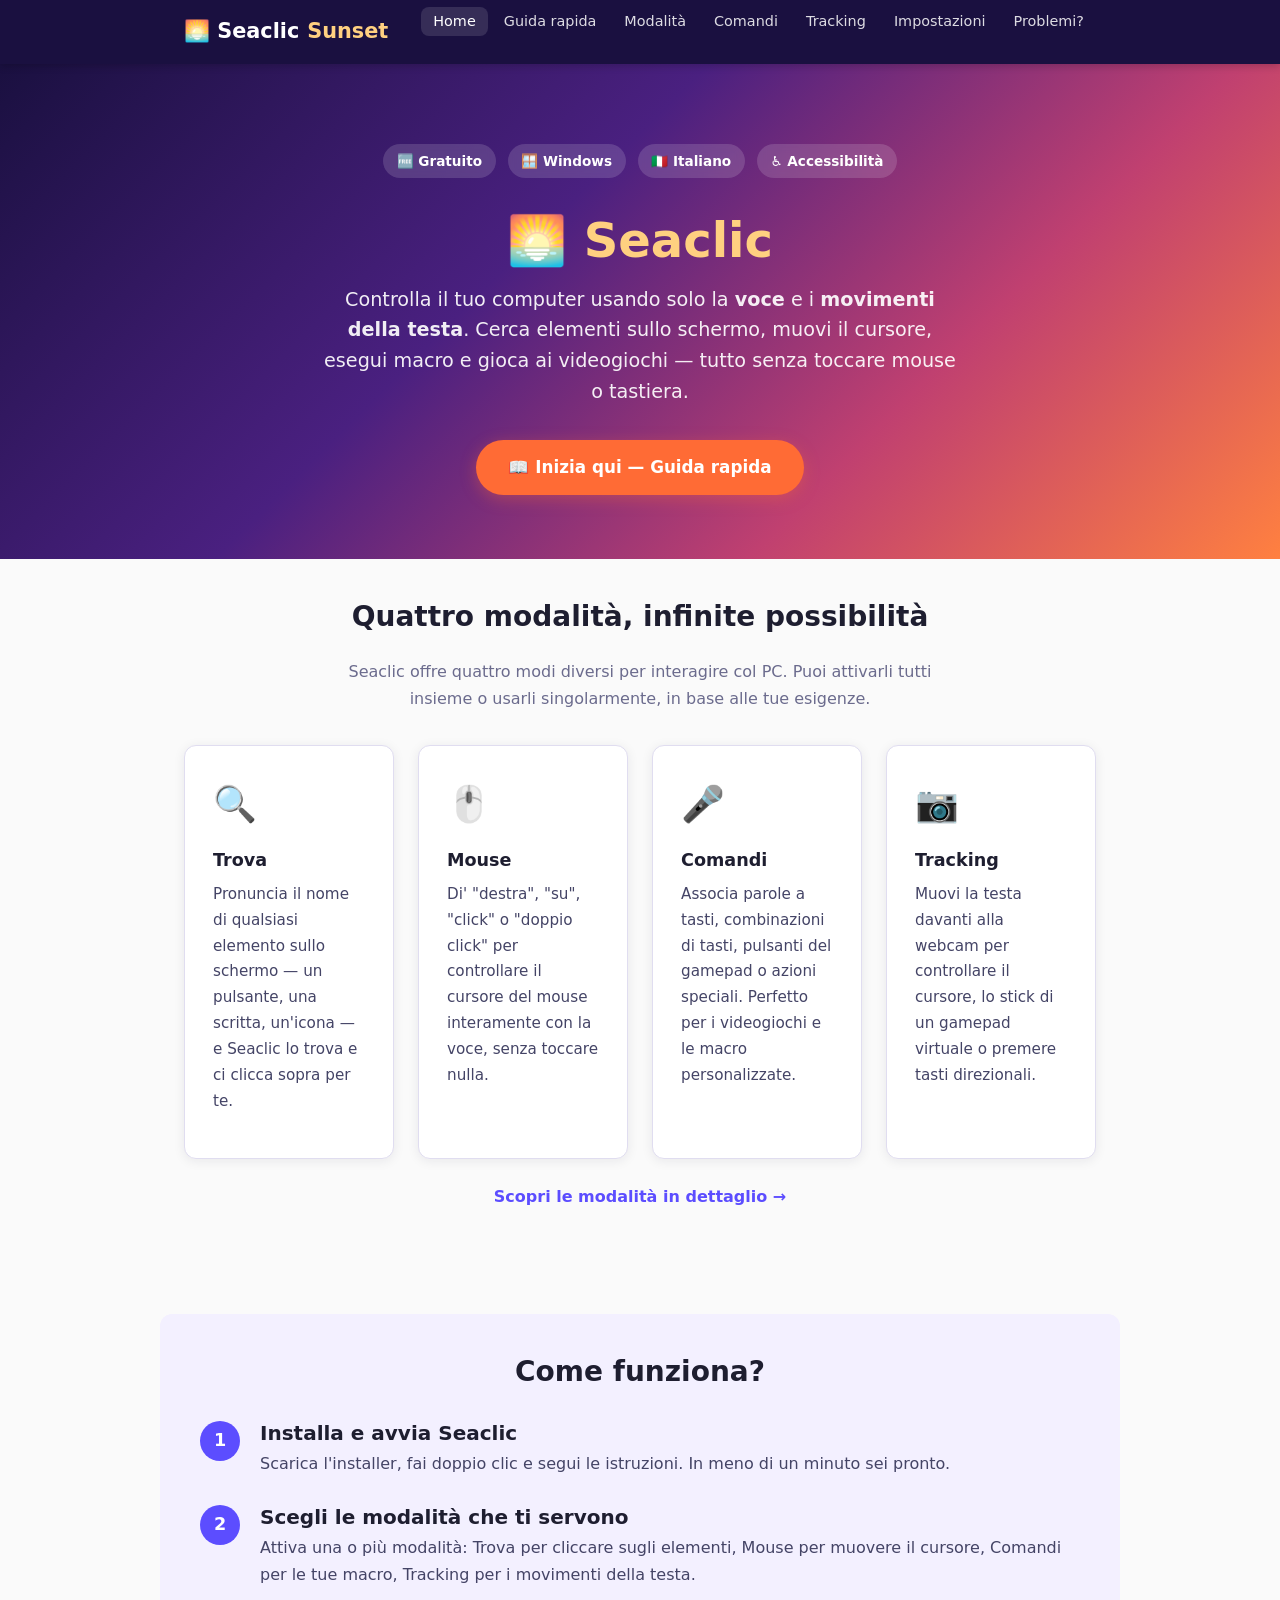
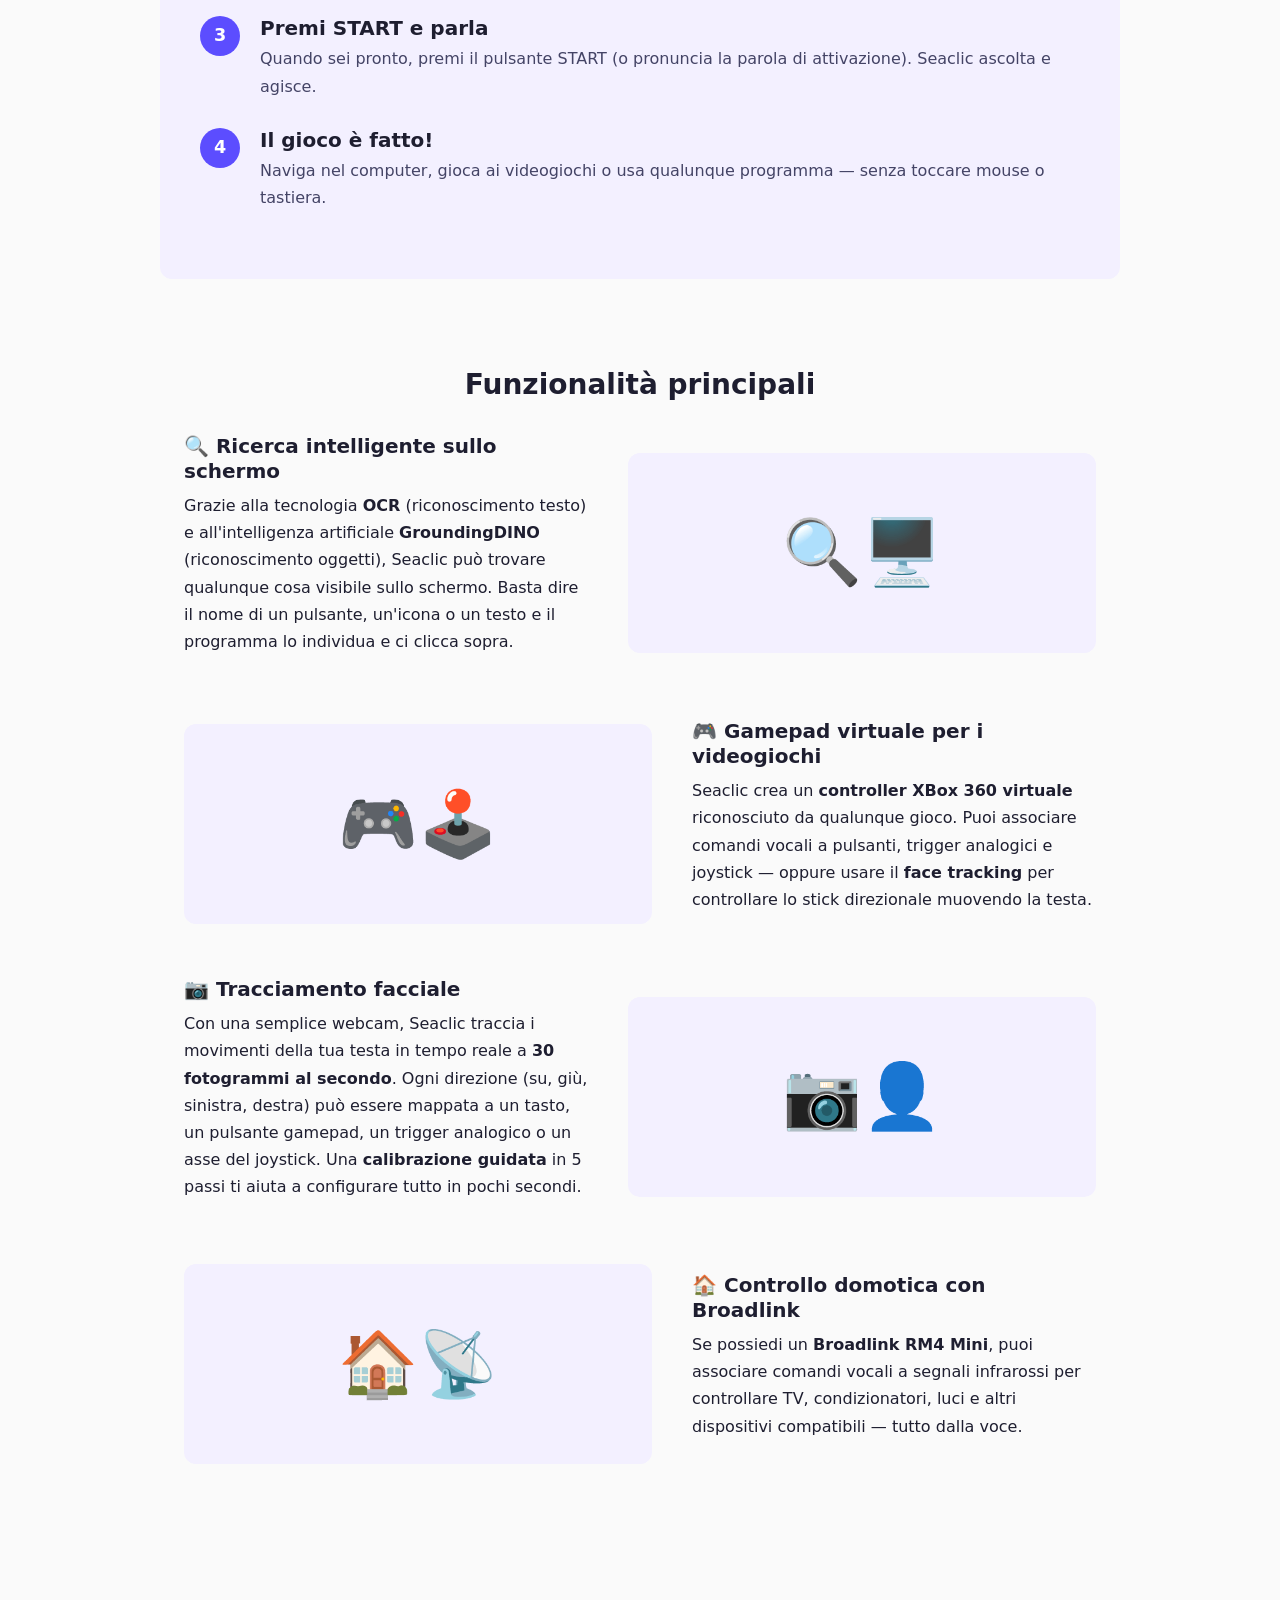
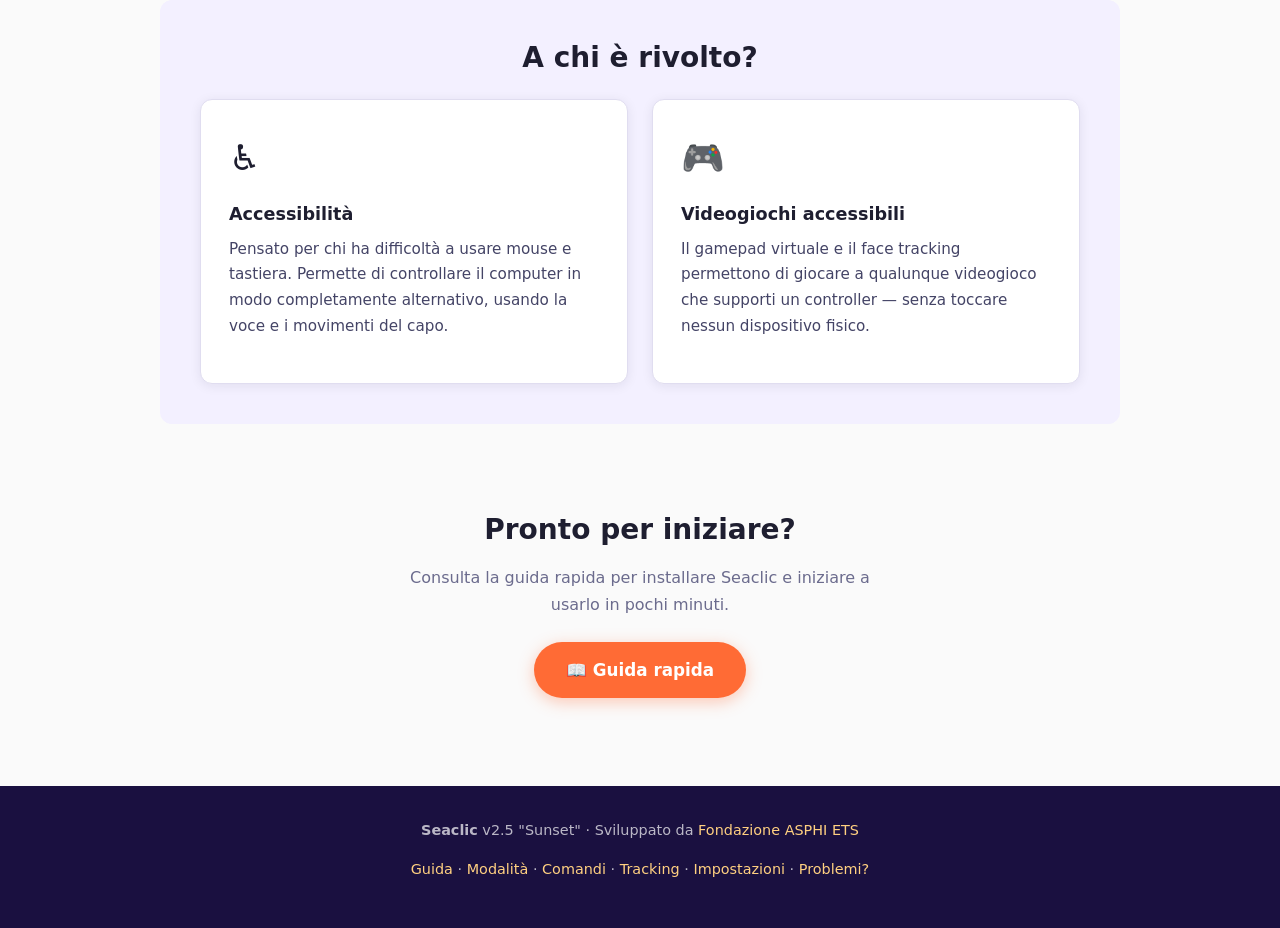
==== index.html @ 65c9e34c "Add files via upload" ====
<!DOCTYPE html>
<html lang="it">
<head>
  <meta charset="UTF-8">
  <meta name="viewport" content="width=device-width, initial-scale=1.0">
  <title>Seaclic — Controlla il computer con la voce</title>
  <meta name="description" content="Seaclic è un assistente vocale per l'accessibilità: controlla il PC con la voce, cerca elementi sullo schermo, muovi il cursore, usa comandi personalizzati e tracciamento facciale.">
  <link rel="stylesheet" href="css/style.css">
</head>
<body>

<!-- ═══ NAVIGAZIONE ══════════════════════════════════════════ -->
<nav class="nav" role="navigation" aria-label="Navigazione principale">
  <div class="nav__inner">
    <a class="nav__brand" href="index.html">🌅 Seaclic <span>Sunset</span></a>
    <button class="nav__toggle" aria-label="Apri menu" aria-expanded="false">☰</button>
    <ul class="nav__links" role="list">
      <li><a href="index.html" class="active">Home</a></li>
      <li><a href="guida.html">Guida rapida</a></li>
      <li><a href="modalita.html">Modalità</a></li>
      <li><a href="comandi.html">Comandi</a></li>
      <li><a href="tracking.html">Tracking</a></li>
      <li><a href="impostazioni.html">Impostazioni</a></li>
      <li><a href="problemi.html">Problemi?</a></li>
    </ul>
  </div>
</nav>

<!-- ═══ HERO ═════════════════════════════════════════════════ -->
<header class="hero">
  <div class="hero__badges">
    <span class="badge">🆓 Gratuito</span>
    <span class="badge">🪟 Windows</span>
    <span class="badge">🇮🇹 Italiano</span>
    <span class="badge">♿ Accessibilità</span>
  </div>
  <h1>🌅 <span>Seaclic</span></h1>
  <p class="hero__sub">
    Controlla il tuo computer usando solo la <strong>voce</strong> e i <strong>movimenti della testa</strong>.
    Cerca elementi sullo schermo, muovi il cursore, esegui macro e gioca ai videogiochi — tutto senza toccare mouse o tastiera.
  </p>
  <a class="hero__cta" href="guida.html">📖 Inizia qui — Guida rapida</a>
</header>

<!-- ═══ LE 4 MODALITÀ ════════════════════════════════════════ -->
<section class="container section">
  <h2 class="text-center" style="margin-bottom:1.5rem">Quattro modalità, infinite possibilità</h2>
  <p class="text-center text-muted" style="max-width:600px;margin:0 auto 2rem">
    Seaclic offre quattro modi diversi per interagire col PC. Puoi attivarli tutti insieme o usarli singolarmente, in base alle tue esigenze.
  </p>

  <div class="cards cards--4">
    <div class="card">
      <div class="card__icon">🔍</div>
      <div class="card__title">Trova</div>
      <p class="card__text">
        Pronuncia il nome di qualsiasi elemento sullo schermo — un pulsante, una scritta, un'icona — e Seaclic lo trova e ci clicca sopra per te.
      </p>
    </div>
    <div class="card">
      <div class="card__icon">🖱️</div>
      <div class="card__title">Mouse</div>
      <p class="card__text">
        Di' "destra", "su", "click" o "doppio click" per controllare il cursore del mouse interamente con la voce, senza toccare nulla.
      </p>
    </div>
    <div class="card">
      <div class="card__icon">🎤</div>
      <div class="card__title">Comandi</div>
      <p class="card__text">
        Associa parole a tasti, combinazioni di tasti, pulsanti del gamepad o azioni speciali. Perfetto per i videogiochi e le macro personalizzate.
      </p>
    </div>
    <div class="card">
      <div class="card__icon">📷</div>
      <div class="card__title">Tracking</div>
      <p class="card__text">
        Muovi la testa davanti alla webcam per controllare il cursore, lo stick di un gamepad virtuale o premere tasti direzionali.
      </p>
    </div>
  </div>

  <p class="text-center" style="margin-top:1.5rem">
    <a href="modalita.html" style="font-weight:600">Scopri le modalità in dettaglio →</a>
  </p>
</section>

<!-- ═══ COME FUNZIONA ════════════════════════════════════════ -->
<section class="container section" style="background:var(--clr-surface-2);border-radius:var(--radius);padding:2.5rem">
  <h2 class="text-center" style="margin-bottom:2rem">Come funziona?</h2>
  <div class="steps">
    <div class="step">
      <div class="step__body">
        <h3>Installa e avvia Seaclic</h3>
        <p>Scarica l'installer, fai doppio clic e segui le istruzioni. In meno di un minuto sei pronto.</p>
      </div>
    </div>
    <div class="step">
      <div class="step__body">
        <h3>Scegli le modalità che ti servono</h3>
        <p>Attiva una o più modalità: Trova per cliccare sugli elementi, Mouse per muovere il cursore, Comandi per le tue macro, Tracking per i movimenti della testa.</p>
      </div>
    </div>
    <div class="step">
      <div class="step__body">
        <h3>Premi START e parla</h3>
        <p>Quando sei pronto, premi il pulsante START (o pronuncia la parola di attivazione). Seaclic ascolta e agisce.</p>
      </div>
    </div>
    <div class="step">
      <div class="step__body">
        <h3>Il gioco è fatto!</h3>
        <p>Naviga nel computer, gioca ai videogiochi o usa qualunque programma — senza toccare mouse o tastiera.</p>
      </div>
    </div>
  </div>
</section>

<!-- ═══ FEATURE HIGHLIGHTS ═══════════════════════════════════ -->
<section class="container section">
  <h2 class="text-center" style="margin-bottom:2rem">Funzionalità principali</h2>

  <div class="feature-row">
    <div class="feature-row__content">
      <h3>🔍 Ricerca intelligente sullo schermo</h3>
      <p>
        Grazie alla tecnologia <strong>OCR</strong> (riconoscimento testo) e all'intelligenza artificiale
        <strong>GroundingDINO</strong> (riconoscimento oggetti), Seaclic può trovare qualunque cosa visibile sullo schermo.
        Basta dire il nome di un pulsante, un'icona o un testo e il programma lo individua e ci clicca sopra.
      </p>
    </div>
    <div class="feature-row__media">🔍🖥️</div>
  </div>

  <div class="feature-row feature-row--reverse">
    <div class="feature-row__content">
      <h3>🎮 Gamepad virtuale per i videogiochi</h3>
      <p>
        Seaclic crea un <strong>controller XBox 360 virtuale</strong> riconosciuto da qualunque gioco.
        Puoi associare comandi vocali a pulsanti, trigger analogici e joystick — oppure usare il <strong>face tracking</strong>
        per controllare lo stick direzionale muovendo la testa.
      </p>
    </div>
    <div class="feature-row__media">🎮🕹️</div>
  </div>

  <div class="feature-row">
    <div class="feature-row__content">
      <h3>📷 Tracciamento facciale</h3>
      <p>
        Con una semplice webcam, Seaclic traccia i movimenti della tua testa in tempo reale a <strong>30 fotogrammi al secondo</strong>.
        Ogni direzione (su, giù, sinistra, destra) può essere mappata a un tasto, un pulsante gamepad, un trigger analogico
        o un asse del joystick. Una <strong>calibrazione guidata</strong> in 5 passi ti aiuta a configurare tutto in pochi secondi.
      </p>
    </div>
    <div class="feature-row__media">📷👤</div>
  </div>

  <div class="feature-row feature-row--reverse">
    <div class="feature-row__content">
      <h3>🏠 Controllo domotica con Broadlink</h3>
      <p>
        Se possiedi un <strong>Broadlink RM4 Mini</strong>, puoi associare comandi vocali a segnali infrarossi
        per controllare TV, condizionatori, luci e altri dispositivi compatibili — tutto dalla voce.
      </p>
    </div>
    <div class="feature-row__media">🏠📡</div>
  </div>
</section>

<!-- ═══ A CHI È RIVOLTO ══════════════════════════════════════ -->
<section class="container section" style="background:var(--clr-surface-2);border-radius:var(--radius);padding:2.5rem">
  <h2 class="text-center" style="margin-bottom:1.5rem">A chi è rivolto?</h2>
  <div class="cards cards--2">
    <div class="card">
      <div class="card__icon">♿</div>
      <div class="card__title">Accessibilità</div>
      <p class="card__text">
        Pensato per chi ha difficoltà a usare mouse e tastiera. Permette di controllare il computer
        in modo completamente alternativo, usando la voce e i movimenti del capo.
      </p>
    </div>
    <div class="card">
      <div class="card__icon">🎮</div>
      <div class="card__title">Videogiochi accessibili</div>
      <p class="card__text">
        Il gamepad virtuale e il face tracking permettono di giocare a qualunque videogioco
        che supporti un controller — senza toccare nessun dispositivo fisico.
      </p>
    </div>
  </div>
</section>

<!-- ═══ CTA FINALE ═══════════════════════════════════════════ -->
<section class="container section text-center">
  <h2>Pronto per iniziare?</h2>
  <p class="text-muted" style="max-width:500px;margin:.5rem auto 1.5rem">
    Consulta la guida rapida per installare Seaclic e iniziare a usarlo in pochi minuti.
  </p>
  <a class="hero__cta" href="guida.html">📖 Guida rapida</a>
</section>

<!-- ═══ FOOTER ═══════════════════════════════════════════════ -->
<footer class="footer">
  <p>
    <strong>Seaclic</strong> v2.5 "Sunset" · Sviluppato da
    <a href="https://www.asphi.it/" target="_blank" rel="noopener">Fondazione ASPHI ETS</a>
  </p>
  <p style="margin-top:.5rem">
    <a href="guida.html">Guida</a> · <a href="modalita.html">Modalità</a> · <a href="comandi.html">Comandi</a> ·
    <a href="tracking.html">Tracking</a> · <a href="impostazioni.html">Impostazioni</a> · <a href="problemi.html">Problemi?</a>
  </p>
</footer>

<script src="js/main.js"></script>
</body>
</html>
---- css/style.css ----
/* ============================================================
   Seaclic – GitHub Pages Stylesheet
   Tema ispirato al codename "Sunset"
   ============================================================ */

/* ── Reset & base ──────────────────────────────────────────── */
*, *::before, *::after { box-sizing: border-box; margin: 0; padding: 0; }

:root {
  --clr-bg:        #FAFAFA;
  --clr-surface:   #FFFFFF;
  --clr-surface-2: #F3F0FF;
  --clr-text:      #1E1E30;
  --clr-text-mid:  #444466;
  --clr-text-light:#6B6B8D;
  --clr-primary:   #5C4DFF;
  --clr-primary-l: #8B7FFF;
  --clr-accent:    #FF6B35;
  --clr-accent-l:  #FF9A6C;
  --clr-sunset-1:  #1A1040;
  --clr-sunset-2:  #4A2080;
  --clr-sunset-3:  #C04070;
  --clr-sunset-4:  #FF8040;
  --clr-sunset-5:  #FFD080;
  --clr-success:   #28A745;
  --clr-warning:   #FFB020;
  --clr-danger:    #DC3545;
  --clr-border:    #E0DDF0;
  --radius:        12px;
  --radius-sm:     8px;
  --shadow:        0 2px 12px rgba(30,30,48,0.08);
  --shadow-lg:     0 8px 32px rgba(30,30,48,0.12);
  --font:          'Segoe UI', system-ui, -apple-system, sans-serif;
  --font-mono:     'Cascadia Code', 'Fira Code', 'Consolas', monospace;
  --max-w:         960px;
  --nav-h:         64px;
}

html { scroll-behavior: smooth; font-size: 16px; }

body {
  font-family: var(--font);
  color: var(--clr-text);
  background: var(--clr-bg);
  line-height: 1.7;
  -webkit-font-smoothing: antialiased;
}

a { color: var(--clr-primary); text-decoration: none; transition: color .2s; }
a:hover { color: var(--clr-accent); }

img { max-width: 100%; height: auto; display: block; }

/* ── Typography ────────────────────────────────────────────── */
h1, h2, h3, h4 { line-height: 1.25; font-weight: 700; }
h1 { font-size: 2.5rem; }
h2 { font-size: 1.75rem; margin-bottom: .6em; }
h3 { font-size: 1.25rem; margin-bottom: .4em; }
p  { margin-bottom: 1em; }
ul, ol { margin-bottom: 1em; padding-left: 1.5em; }
li { margin-bottom: .4em; }

/* ── Navigation ────────────────────────────────────────────── */
.nav {
  position: sticky; top: 0; z-index: 100;
  background: var(--clr-sunset-1);
  color: #fff;
  height: var(--nav-h);
  display: flex; align-items: center;
  box-shadow: 0 2px 8px rgba(0,0,0,.2);
}
.nav__inner {
  max-width: var(--max-w);
  width: 100%; margin: 0 auto;
  padding: 0 1.5rem;
  display: flex; align-items: center; justify-content: space-between;
}
.nav__brand {
  font-size: 1.3rem; font-weight: 800;
  color: #fff; display: flex; align-items: center; gap: .5rem;
}
.nav__brand span { color: var(--clr-sunset-5); }
.nav__links { display: flex; gap: .25rem; list-style: none; }
.nav__links a {
  color: rgba(255,255,255,.85); padding: .4rem .75rem; border-radius: var(--radius-sm);
  font-size: .9rem; font-weight: 500; transition: background .2s, color .2s;
}
.nav__links a:hover,
.nav__links a.active { background: rgba(255,255,255,.12); color: #fff; }

/* Hamburger (mobile) */
.nav__toggle {
  display: none; background: none; border: none; color: #fff;
  font-size: 1.5rem; cursor: pointer; padding: .25rem;
}

/* ── Layout helpers ────────────────────────────────────────── */
.container {
  max-width: var(--max-w);
  margin: 0 auto; padding: 2.5rem 1.5rem;
}
.section { margin-bottom: 3rem; }
.text-center { text-align: center; }
.text-muted { color: var(--clr-text-light); }

/* ── Hero ──────────────────────────────────────────────────── */
.hero {
  background: linear-gradient(135deg, var(--clr-sunset-1), var(--clr-sunset-2) 40%, var(--clr-sunset-3) 70%, var(--clr-sunset-4));
  color: #fff; text-align: center;
  padding: 5rem 1.5rem 4rem;
}
.hero h1 { font-size: 3rem; margin-bottom: .3em; }
.hero h1 span { color: var(--clr-sunset-5); }
.hero__sub {
  font-size: 1.2rem; max-width: 640px; margin: 0 auto 2rem;
  opacity: .92; line-height: 1.6;
}
.hero__badges { display: flex; gap: .75rem; justify-content: center; flex-wrap: wrap; margin-bottom: 2rem; }
.badge {
  display: inline-flex; align-items: center; gap: .35rem;
  background: rgba(255,255,255,.15); backdrop-filter: blur(4px);
  padding: .35rem .85rem; border-radius: 999px;
  font-size: .85rem; font-weight: 600;
}
.hero__cta {
  display: inline-flex; align-items: center; gap: .5rem;
  background: var(--clr-accent); color: #fff;
  padding: .85rem 2rem; border-radius: 999px;
  font-weight: 700; font-size: 1.05rem;
  transition: background .2s, transform .15s;
  box-shadow: 0 4px 16px rgba(255,107,53,.35);
}
.hero__cta:hover { background: #e85a28; color: #fff; transform: translateY(-1px); }

/* ── Cards ─────────────────────────────────────────────────── */
.cards { display: grid; gap: 1.5rem; }
.cards--2 { grid-template-columns: repeat(auto-fit, minmax(280px, 1fr)); }
.cards--4 { grid-template-columns: repeat(auto-fit, minmax(200px, 1fr)); }
.card {
  background: var(--clr-surface);
  border: 1px solid var(--clr-border);
  border-radius: var(--radius);
  padding: 1.75rem;
  box-shadow: var(--shadow);
  transition: transform .2s, box-shadow .2s;
}
.card:hover { transform: translateY(-3px); box-shadow: var(--shadow-lg); }
.card__icon { font-size: 2.2rem; margin-bottom: .75rem; }
.card__title { font-size: 1.1rem; font-weight: 700; margin-bottom: .4rem; }
.card__text { color: var(--clr-text-mid); font-size: .95rem; }

/* ── Feature rows (alternating image+text) ─────────────────── */
.feature-row {
  display: flex; gap: 2.5rem; align-items: center; margin-bottom: 3rem;
}
.feature-row--reverse { flex-direction: row-reverse; }
.feature-row__content { flex: 1; }
.feature-row__media {
  flex: 1; background: var(--clr-surface-2);
  border-radius: var(--radius); padding: 2rem;
  display: flex; align-items: center; justify-content: center;
  min-height: 200px; font-size: 4rem;
}

/* ── Steps ─────────────────────────────────────────────────── */
.steps { counter-reset: step; }
.step {
  display: flex; gap: 1.25rem; margin-bottom: 1.75rem;
  align-items: flex-start;
}
.step::before {
  counter-increment: step;
  content: counter(step);
  flex-shrink: 0;
  width: 2.5rem; height: 2.5rem;
  background: var(--clr-primary);
  color: #fff; font-weight: 800; font-size: 1.1rem;
  border-radius: 50%;
  display: flex; align-items: center; justify-content: center;
}
.step__body h3 { margin-bottom: .25rem; }
.step__body p { color: var(--clr-text-mid); margin-bottom: 0; }

/* ── Info boxes ────────────────────────────────────────────── */
.info-box {
  border-left: 4px solid var(--clr-primary);
  background: var(--clr-surface-2);
  padding: 1rem 1.25rem;
  border-radius: 0 var(--radius-sm) var(--radius-sm) 0;
  margin-bottom: 1.5rem;
}
.info-box--warning { border-color: var(--clr-warning); background: #FFF8E8; }
.info-box--success { border-color: var(--clr-success); background: #EAFFF0; }
.info-box--danger  { border-color: var(--clr-danger);  background: #FFF0F0; }
.info-box strong { display: block; margin-bottom: .25rem; }

/* ── Tables ────────────────────────────────────────────────── */
.table-wrap { overflow-x: auto; margin-bottom: 1.5rem; }
table {
  width: 100%; border-collapse: collapse;
  background: var(--clr-surface);
  border-radius: var(--radius-sm);
  overflow: hidden;
  box-shadow: var(--shadow);
}
thead { background: var(--clr-sunset-1); color: #fff; }
th, td { padding: .75rem 1rem; text-align: left; font-size: .95rem; }
tbody tr { border-bottom: 1px solid var(--clr-border); }
tbody tr:hover { background: var(--clr-surface-2); }

/* ── Accordion / FAQ ───────────────────────────────────────── */
.accordion { margin-bottom: 1.5rem; }
.accordion details {
  background: var(--clr-surface);
  border: 1px solid var(--clr-border);
  border-radius: var(--radius-sm);
  margin-bottom: .5rem;
  box-shadow: var(--shadow);
}
.accordion summary {
  padding: 1rem 1.25rem;
  font-weight: 600; cursor: pointer;
  list-style: none; display: flex; align-items: center; gap: .5rem;
}
.accordion summary::before { content: '▸'; transition: transform .2s; }
.accordion details[open] summary::before { transform: rotate(90deg); }
.accordion .acc-body { padding: 0 1.25rem 1rem; color: var(--clr-text-mid); }

/* ── Keyboard shortcut badges ──────────────────────────────── */
kbd {
  display: inline-block; padding: .15rem .5rem;
  background: #EEEDF5; border: 1px solid var(--clr-border);
  border-radius: 4px; font-family: var(--font-mono);
  font-size: .85rem; font-weight: 600;
  box-shadow: 0 1px 0 rgba(0,0,0,.08);
}

/* ── Footer ────────────────────────────────────────────────── */
.footer {
  background: var(--clr-sunset-1); color: rgba(255,255,255,.7);
  text-align: center; padding: 2rem 1.5rem;
  font-size: .9rem; margin-top: 3rem;
}
.footer a { color: var(--clr-sunset-5); }
.footer a:hover { color: #fff; }

/* ── Page header (inner pages) ─────────────────────────────── */
.page-header {
  background: linear-gradient(135deg, var(--clr-sunset-1), var(--clr-sunset-2));
  color: #fff; padding: 3rem 1.5rem 2.5rem; text-align: center;
}
.page-header h1 { margin-bottom: .3em; }
.page-header p { opacity: .85; max-width: 600px; margin: 0 auto; font-size: 1.1rem; }

/* ── Breadcrumb ────────────────────────────────────────────── */
.breadcrumb {
  font-size: .85rem; margin-bottom: 1.5rem;
  color: var(--clr-text-light);
}
.breadcrumb a { color: var(--clr-primary); }

/* ── Side navigation (guide pages) ─────────────────────────── */
.layout-sidebar {
  display: grid; gap: 2rem;
  grid-template-columns: 220px 1fr;
}
.sidebar {
  position: sticky; top: calc(var(--nav-h) + 1.5rem); align-self: start;
}
.sidebar__nav { list-style: none; padding: 0; }
.sidebar__nav a {
  display: block; padding: .4rem .75rem; border-radius: var(--radius-sm);
  font-size: .9rem; color: var(--clr-text-mid);
  transition: background .2s, color .2s;
}
.sidebar__nav a:hover,
.sidebar__nav a.active { background: var(--clr-surface-2); color: var(--clr-primary); }
.sidebar__nav .sub { padding-left: 1.25rem; font-size: .85rem; }

/* ── Responsive ────────────────────────────────────────────── */
@media (max-width: 768px) {
  h1 { font-size: 2rem; }
  .hero { padding: 3rem 1rem 2.5rem; }
  .hero h1 { font-size: 2.2rem; }

  .nav__links {
    display: none; flex-direction: column;
    position: absolute; top: var(--nav-h); left: 0; right: 0;
    background: var(--clr-sunset-1); padding: 1rem;
    box-shadow: 0 4px 12px rgba(0,0,0,.3);
  }
  .nav__links.open { display: flex; }
  .nav__toggle { display: block; }

  .layout-sidebar { grid-template-columns: 1fr; }
  .sidebar { position: static; }
  .sidebar__nav {
    display: flex; flex-wrap: wrap; gap: .25rem;
    border-bottom: 1px solid var(--clr-border); padding-bottom: .75rem; margin-bottom: 1rem;
  }

  .feature-row, .feature-row--reverse { flex-direction: column; }
  .cards--4 { grid-template-columns: repeat(auto-fit, minmax(160px, 1fr)); }
}

@media (max-width: 480px) {
  .hero h1 { font-size: 1.7rem; }
  .hero__sub { font-size: 1rem; }
  .container { padding: 1.5rem 1rem; }
}
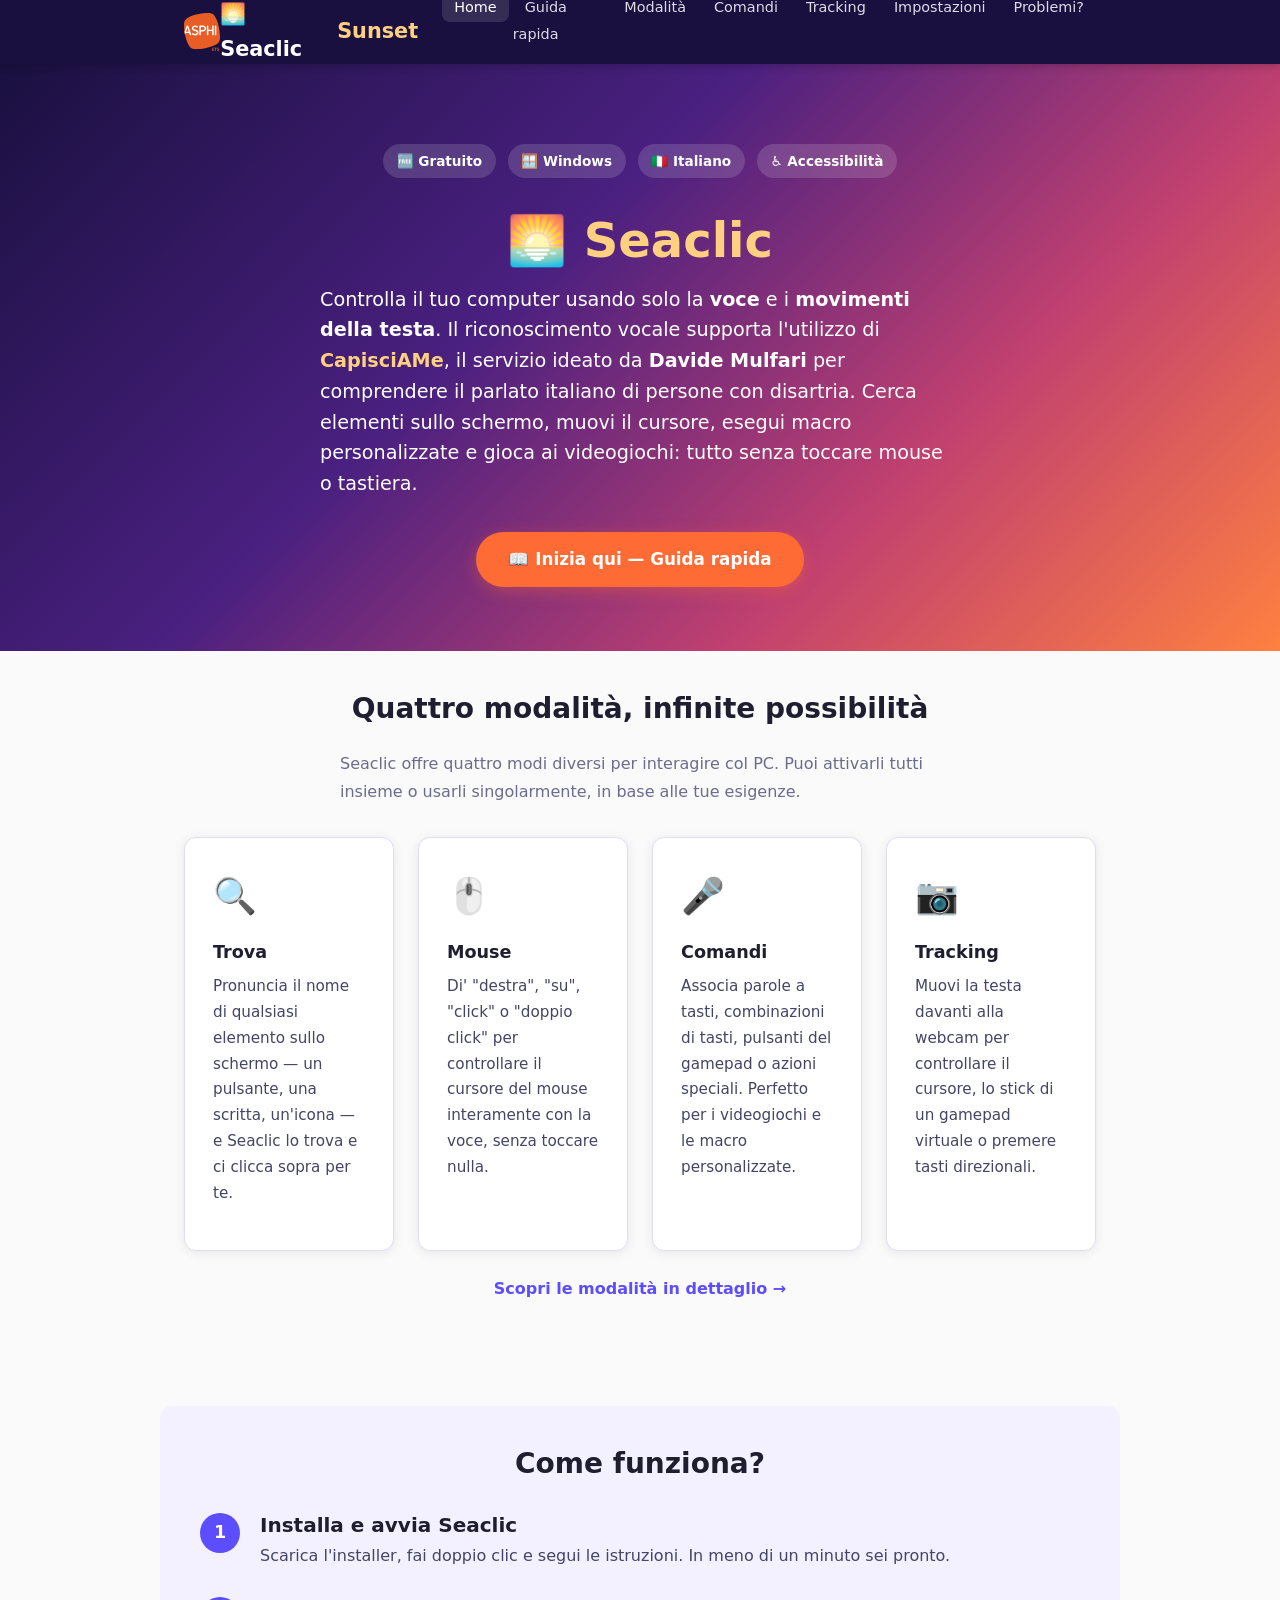
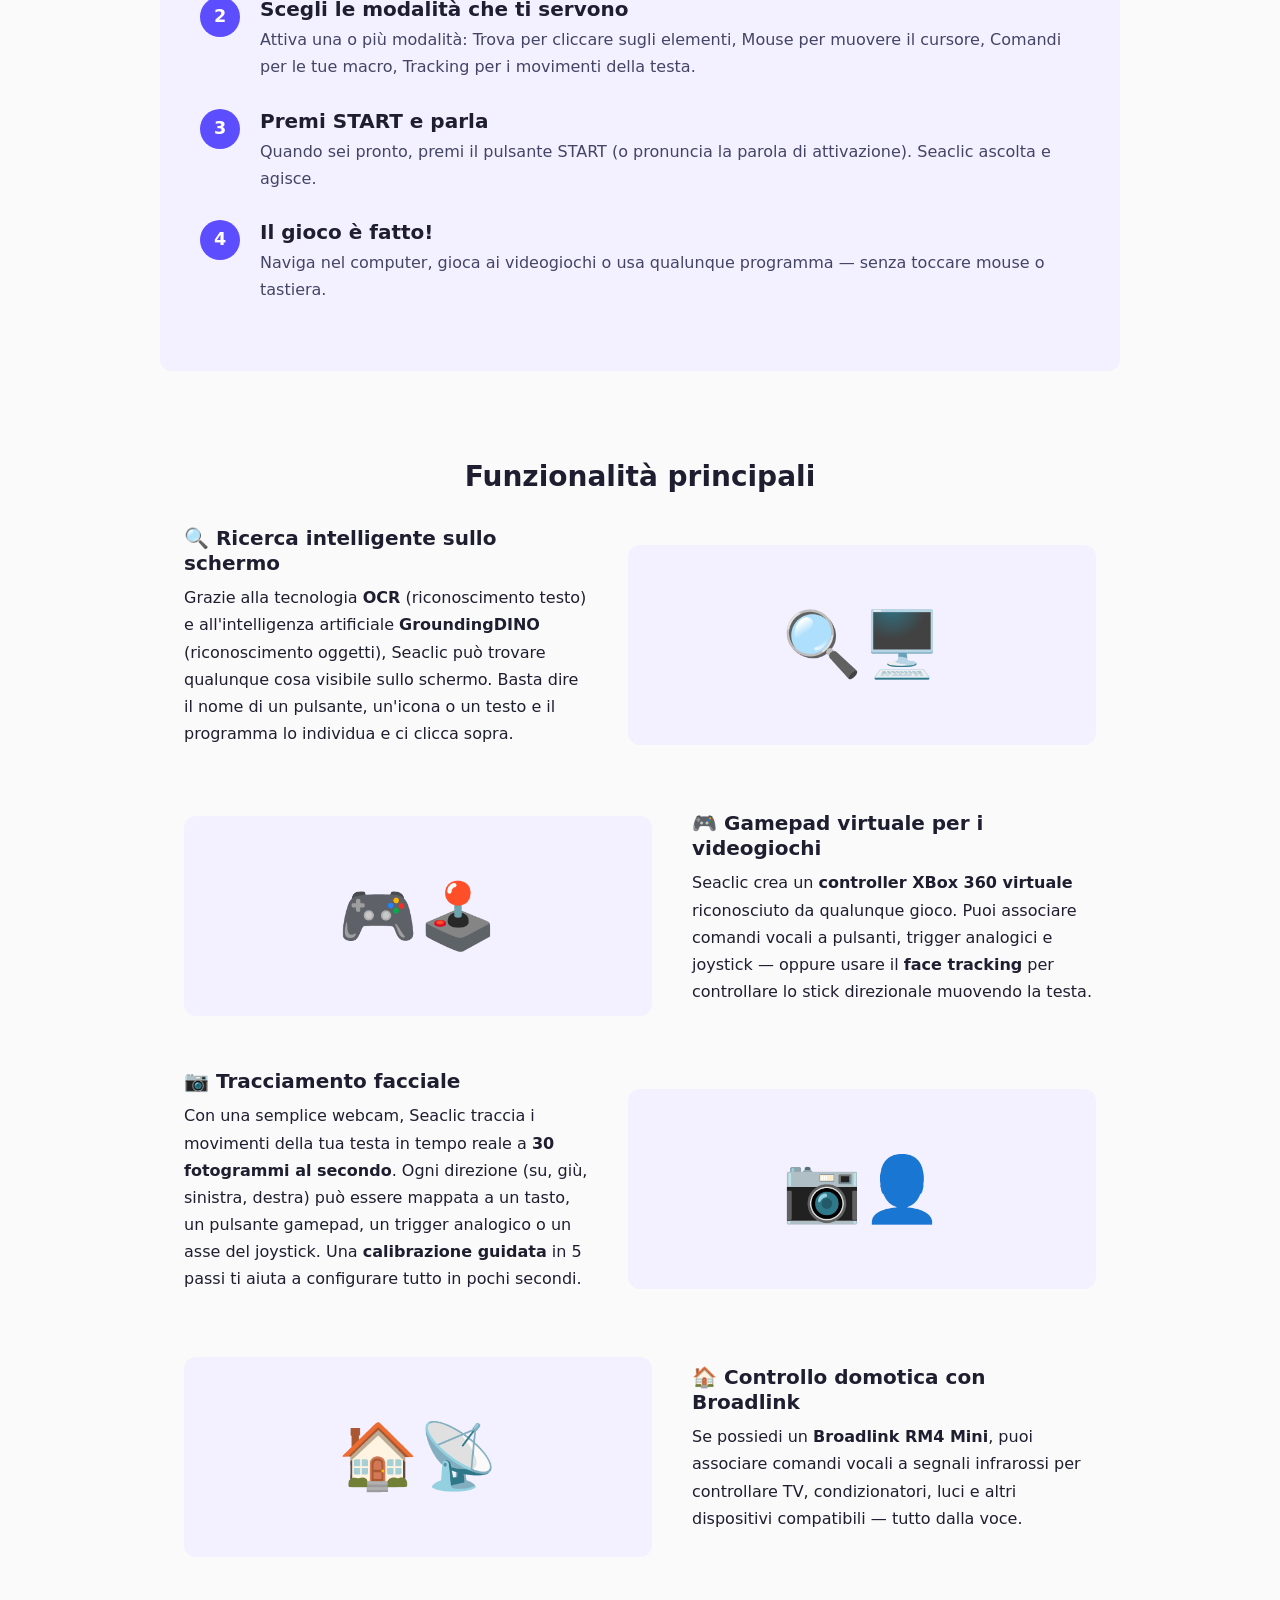
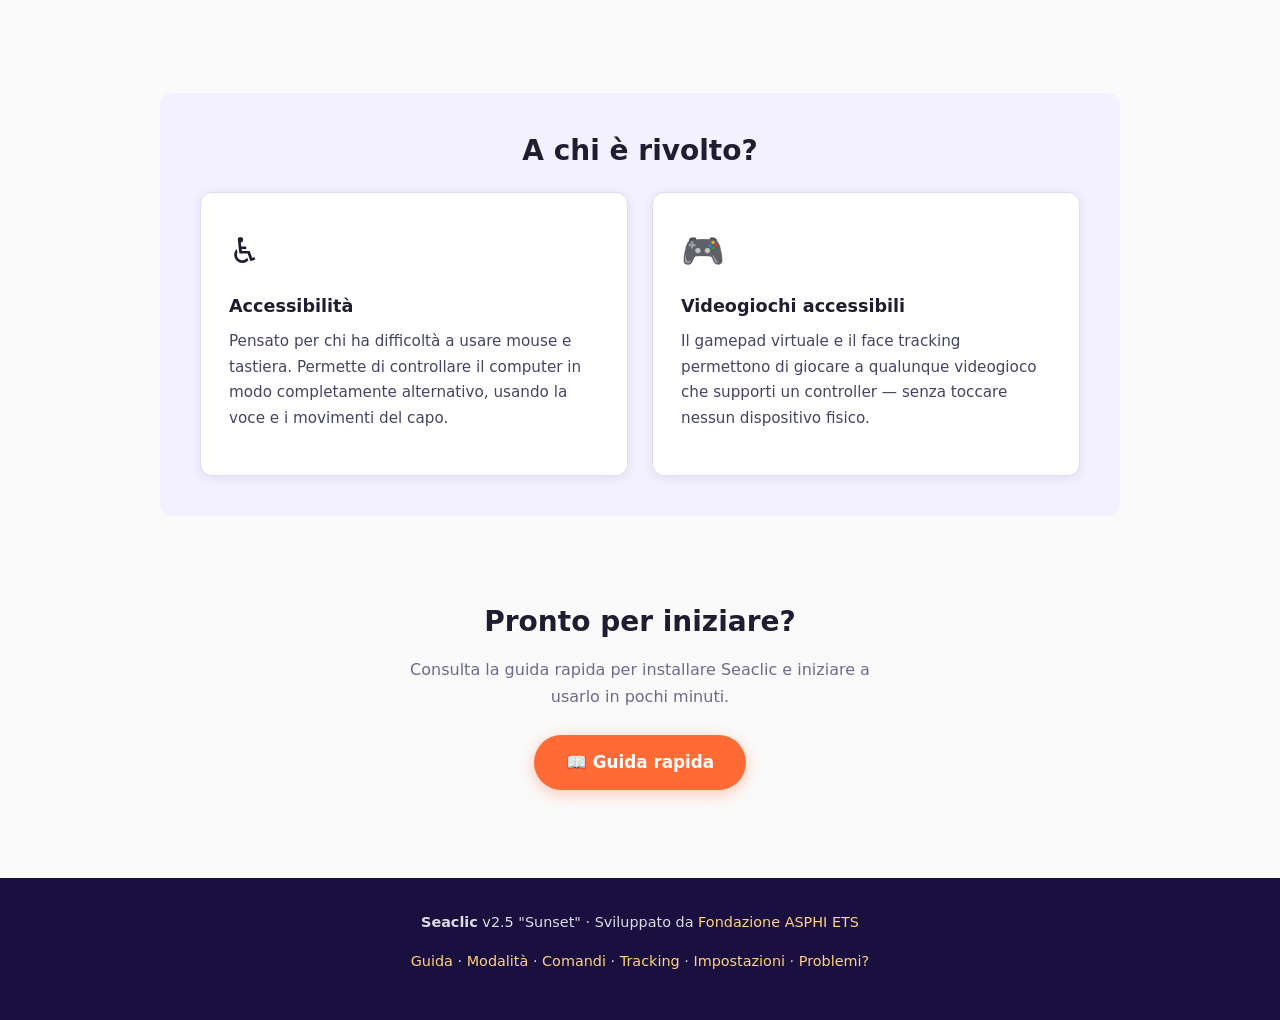
==== commit af7a620e: "updated" ====
--- a/index.html
+++ b/index.html
@@ -4,14 +4,17 @@
   <meta charset="UTF-8">
   <meta name="viewport" content="width=device-width, initial-scale=1.0">
   <title>Seaclic — Controlla il computer con la voce</title>
-  <meta name="description" content="Seaclic è un assistente vocale per l'accessibilità: controlla il PC con la voce, cerca elementi sullo schermo, muovi il cursore, usa comandi personalizzati e tracciamento facciale.">
+  <meta name="description" content="Seaclic è un assistente vocale per l'accessibilità che usa il riconoscimento vocale CapisciAMe di Davide Mulfari: controlla il PC con la voce, cerca elementi sullo schermo, muovi il cursore, usa comandi personalizzati e tracciamento facciale.">
   <link rel="stylesheet" href="css/style.css">
 </head>
 <body>
 
+<a class="skip-link" href="#main-content">Vai al contenuto principale</a>
+
 <!-- ═══ NAVIGAZIONE ══════════════════════════════════════════ -->
 <nav class="nav" role="navigation" aria-label="Navigazione principale">
   <div class="nav__inner">
+    <a class="nav__asphi" href="https://www.asphi.it/" target="_blank" rel="noopener" aria-label="Fondazione ASPHI ETS"><img src="img/ASPHI_logo.svg" alt="ASPHI" class="nav__logo"></a>
     <a class="nav__brand" href="index.html">🌅 Seaclic <span>Sunset</span></a>
     <button class="nav__toggle" aria-label="Apri menu" aria-expanded="false">☰</button>
     <ul class="nav__links" role="list">
@@ -26,6 +29,8 @@
   </div>
 </nav>
 
+<main id="main-content">
+
 <!-- ═══ HERO ═════════════════════════════════════════════════ -->
 <header class="hero">
   <div class="hero__badges">
@@ -37,7 +42,11 @@
   <h1>🌅 <span>Seaclic</span></h1>
   <p class="hero__sub">
     Controlla il tuo computer usando solo la <strong>voce</strong> e i <strong>movimenti della testa</strong>.
-    Cerca elementi sullo schermo, muovi il cursore, esegui macro e gioca ai videogiochi — tutto senza toccare mouse o tastiera.
+    Il riconoscimento vocale supporta l'utilizzo di
+    <a href="https://www.maketocare.it/story/capisciame" target="_blank" rel="noopener" style="color:var(--clr-sunset-5)"><strong>CapisciAMe</strong></a>,
+    il servizio ideato da <strong>Davide Mulfari</strong> per comprendere il parlato italiano di persone con disartria.
+    Cerca elementi sullo schermo, muovi il cursore, esegui macro personalizzate e gioca ai videogiochi:
+    tutto senza toccare mouse o tastiera.
   </p>
   <a class="hero__cta" href="guida.html">📖 Inizia qui — Guida rapida</a>
 </header>
@@ -45,7 +54,7 @@
 <!-- ═══ LE 4 MODALITÀ ════════════════════════════════════════ -->
 <section class="container section">
   <h2 class="text-center" style="margin-bottom:1.5rem">Quattro modalità, infinite possibilità</h2>
-  <p class="text-center text-muted" style="max-width:600px;margin:0 auto 2rem">
+  <p class="text-muted" style="max-width:600px;margin:0 auto 2rem">
     Seaclic offre quattro modi diversi per interagire col PC. Puoi attivarli tutti insieme o usarli singolarmente, in base alle tue esigenze.
   </p>
 
@@ -200,6 +209,8 @@
   <a class="hero__cta" href="guida.html">📖 Guida rapida</a>
 </section>
 
+</main>
+
 <!-- ═══ FOOTER ═══════════════════════════════════════════════ -->
 <footer class="footer">
   <p>
--- a/css/style.css
+++ b/css/style.css
@@ -46,6 +46,26 @@
   -webkit-font-smoothing: antialiased;
 }
 
+/* ── Skip link (WCAG 2.4.1) ────────────────────────────────── */
+.skip-link {
+  position: absolute; top: -100%; left: 50%; transform: translateX(-50%);
+  background: var(--clr-primary); color: #fff;
+  padding: .75rem 1.5rem; border-radius: 0 0 var(--radius-sm) var(--radius-sm);
+  font-weight: 700; font-size: 1rem; z-index: 200;
+  transition: top .2s;
+}
+.skip-link:focus { top: 0; }
+
+/* ── Focus visible (WCAG 2.4.7) ────────────────────────────── */
+:focus-visible {
+  outline: 3px solid var(--clr-primary);
+  outline-offset: 2px;
+}
+.nav__links a:focus-visible,
+.hero__cta:focus-visible,
+.nav__brand:focus-visible,
+.nav__asphi:focus-visible { outline-color: var(--clr-sunset-5); }
+
 a { color: var(--clr-primary); text-decoration: none; transition: color .2s; }
 a:hover { color: var(--clr-accent); }
 
@@ -80,6 +100,8 @@
   color: #fff; display: flex; align-items: center; gap: .5rem;
 }
 .nav__brand span { color: var(--clr-sunset-5); }
+.nav__asphi { display: flex; align-items: center; flex-shrink: 0; }
+.nav__logo { height: 38px; width: auto; }
 .nav__links { display: flex; gap: .25rem; list-style: none; }
 .nav__links a {
   color: rgba(255,255,255,.85); padding: .4rem .75rem; border-radius: var(--radius-sm);
@@ -113,7 +135,7 @@
 .hero h1 span { color: var(--clr-sunset-5); }
 .hero__sub {
   font-size: 1.2rem; max-width: 640px; margin: 0 auto 2rem;
-  opacity: .92; line-height: 1.6;
+  line-height: 1.6; text-align: left;
 }
 .hero__badges { display: flex; gap: .75rem; justify-content: center; flex-wrap: wrap; margin-bottom: 2rem; }
 .badge {
@@ -178,7 +200,7 @@
   border-radius: 50%;
   display: flex; align-items: center; justify-content: center;
 }
-.step__body h3 { margin-bottom: .25rem; }
+.step__body h3, .step__body h4 { margin-bottom: .25rem; }
 .step__body p { color: var(--clr-text-mid); margin-bottom: 0; }
 
 /* ── Info boxes ────────────────────────────────────────────── */
@@ -237,7 +259,7 @@
 
 /* ── Footer ────────────────────────────────────────────────── */
 .footer {
-  background: var(--clr-sunset-1); color: rgba(255,255,255,.7);
+  background: var(--clr-sunset-1); color: rgba(255,255,255,.85);
   text-align: center; padding: 2rem 1.5rem;
   font-size: .9rem; margin-top: 3rem;
 }
@@ -250,7 +272,7 @@
   color: #fff; padding: 3rem 1.5rem 2.5rem; text-align: center;
 }
 .page-header h1 { margin-bottom: .3em; }
-.page-header p { opacity: .85; max-width: 600px; margin: 0 auto; font-size: 1.1rem; }
+.page-header p { max-width: 600px; margin: 0 auto; font-size: 1.1rem; text-align: left; }
 
 /* ── Breadcrumb ────────────────────────────────────────────── */
 .breadcrumb {
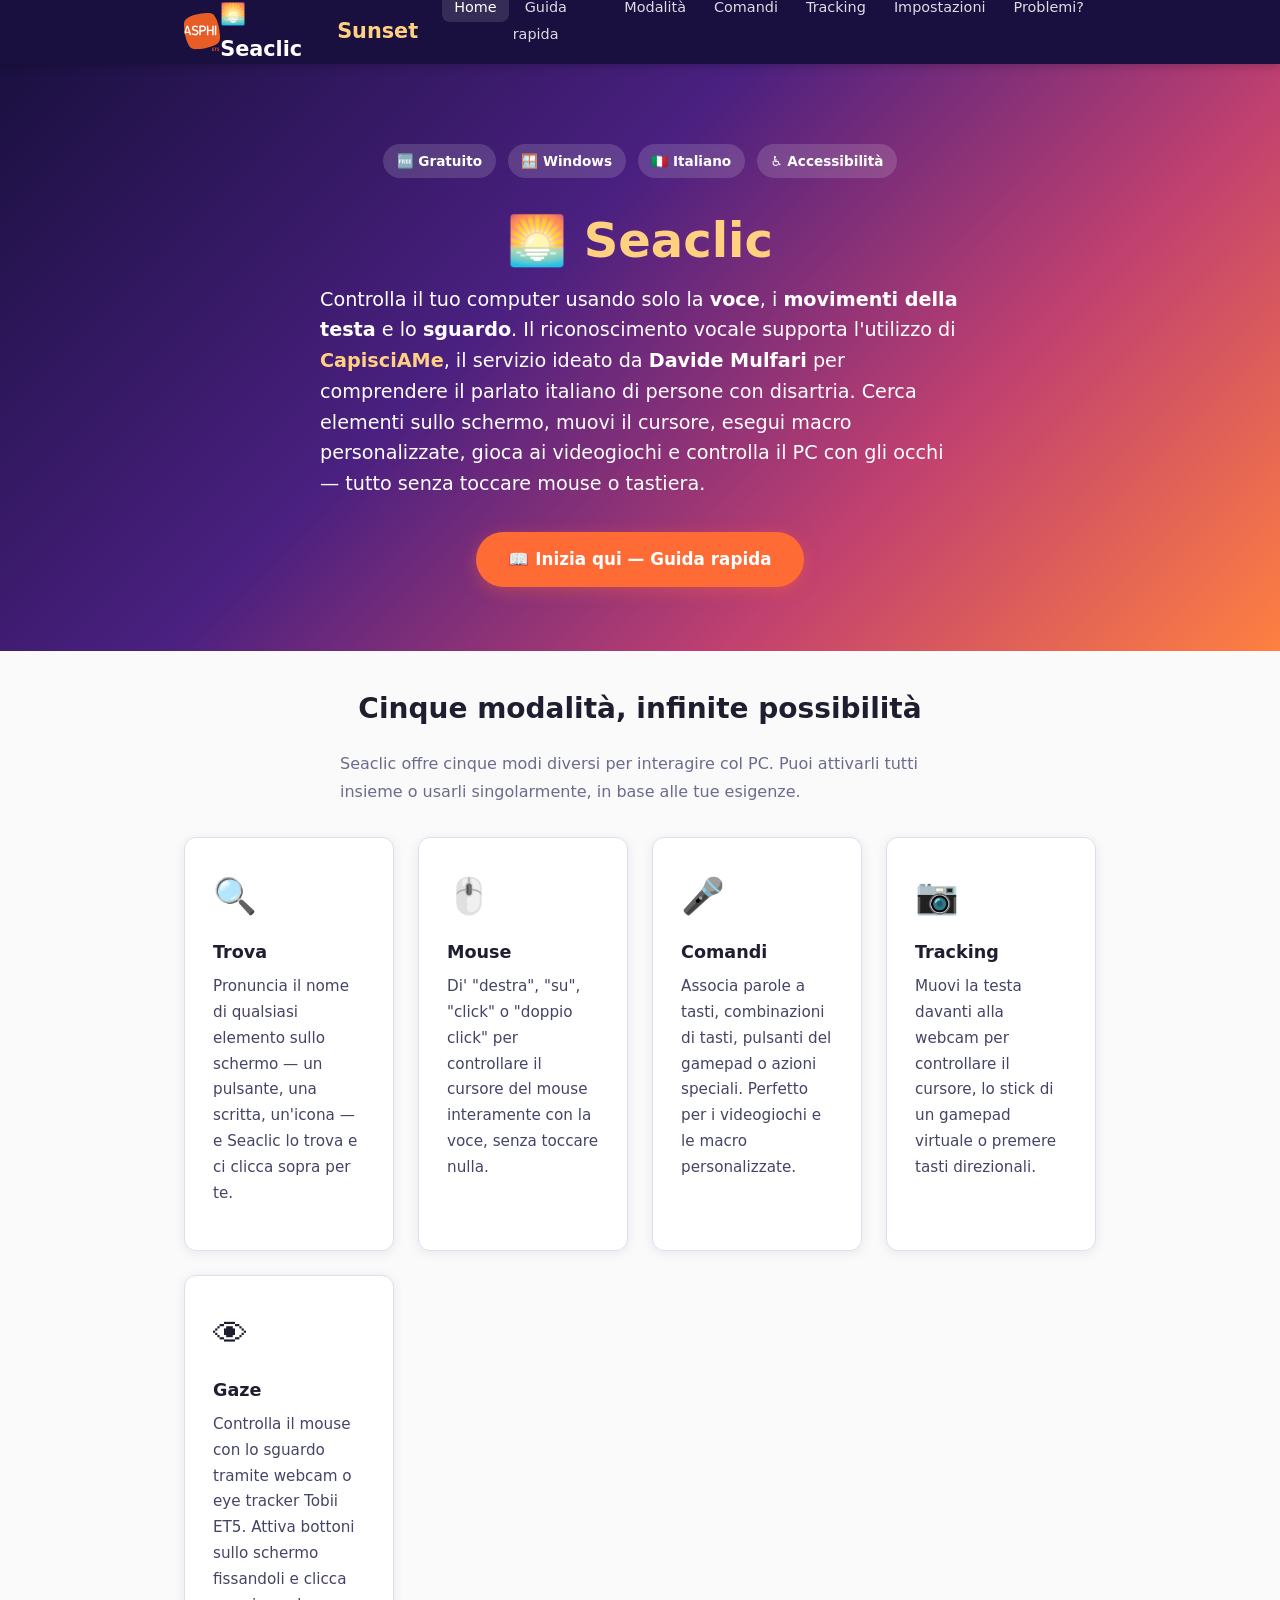
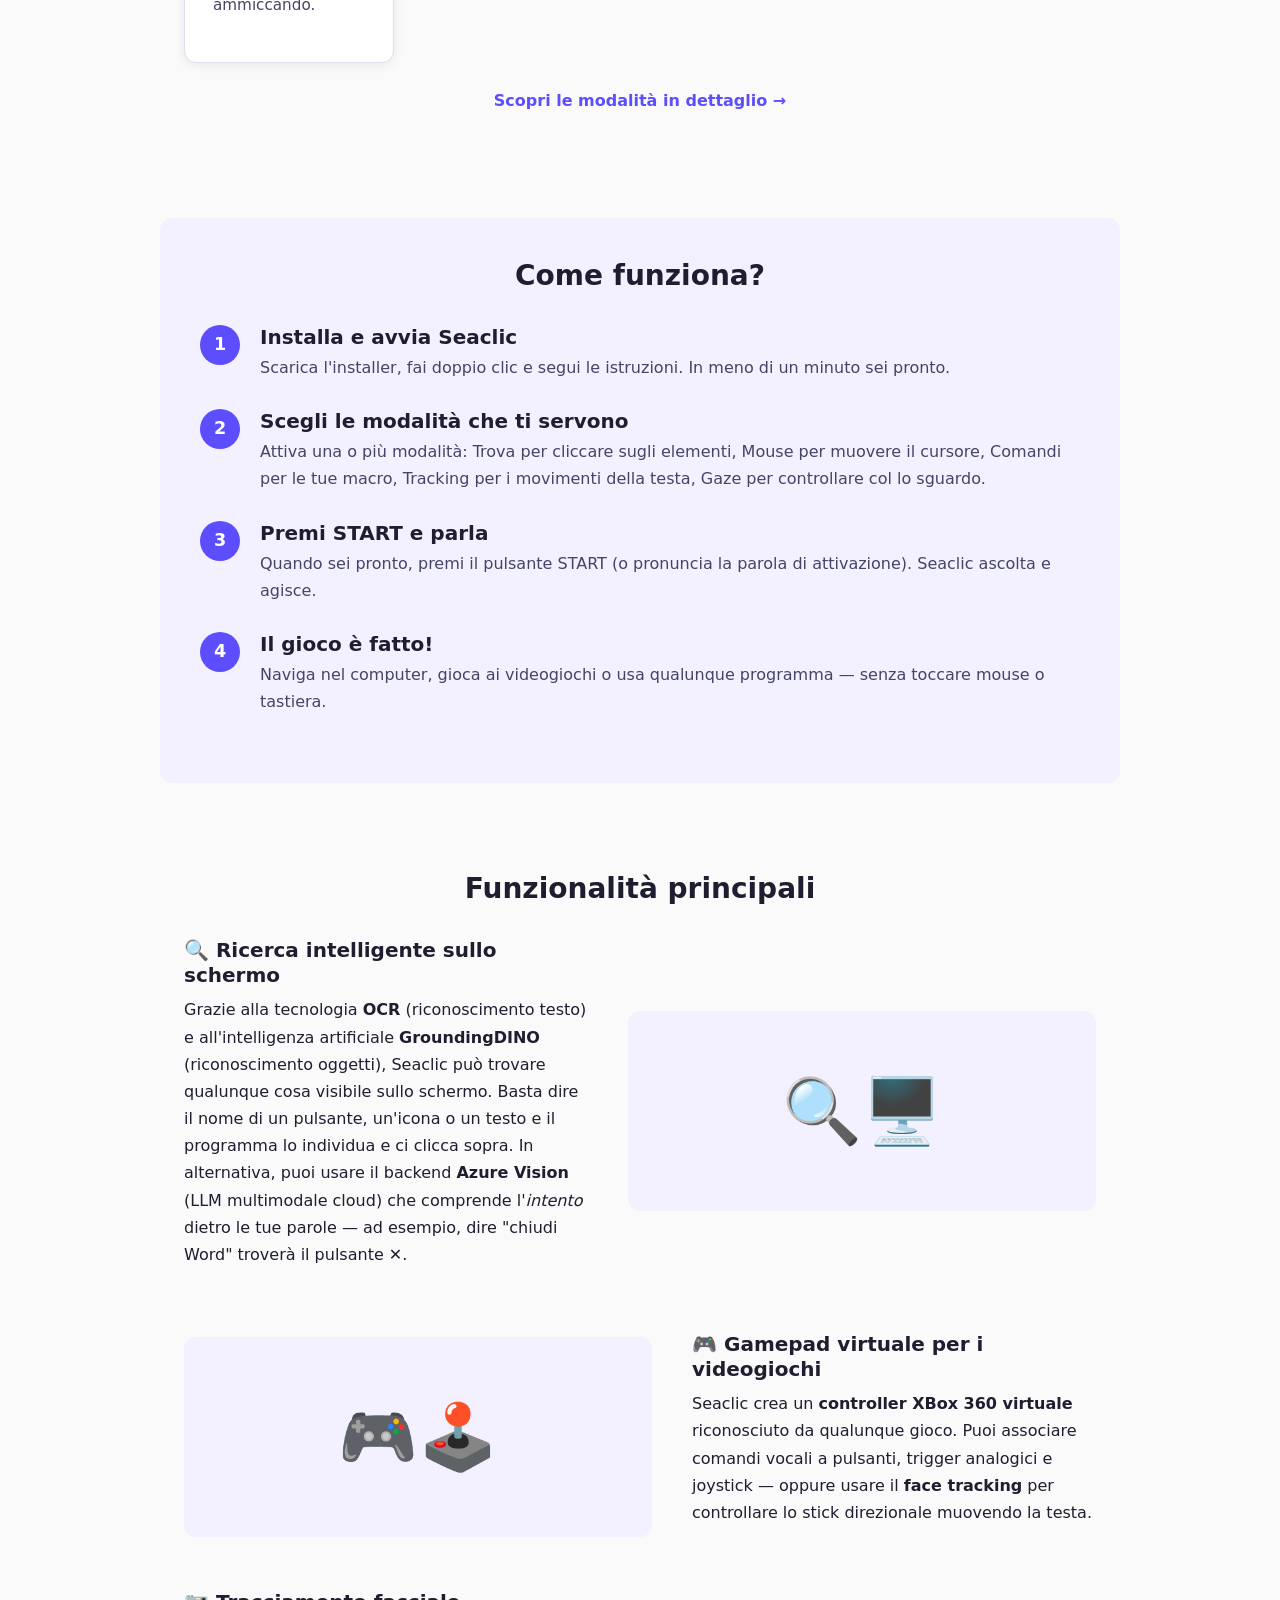
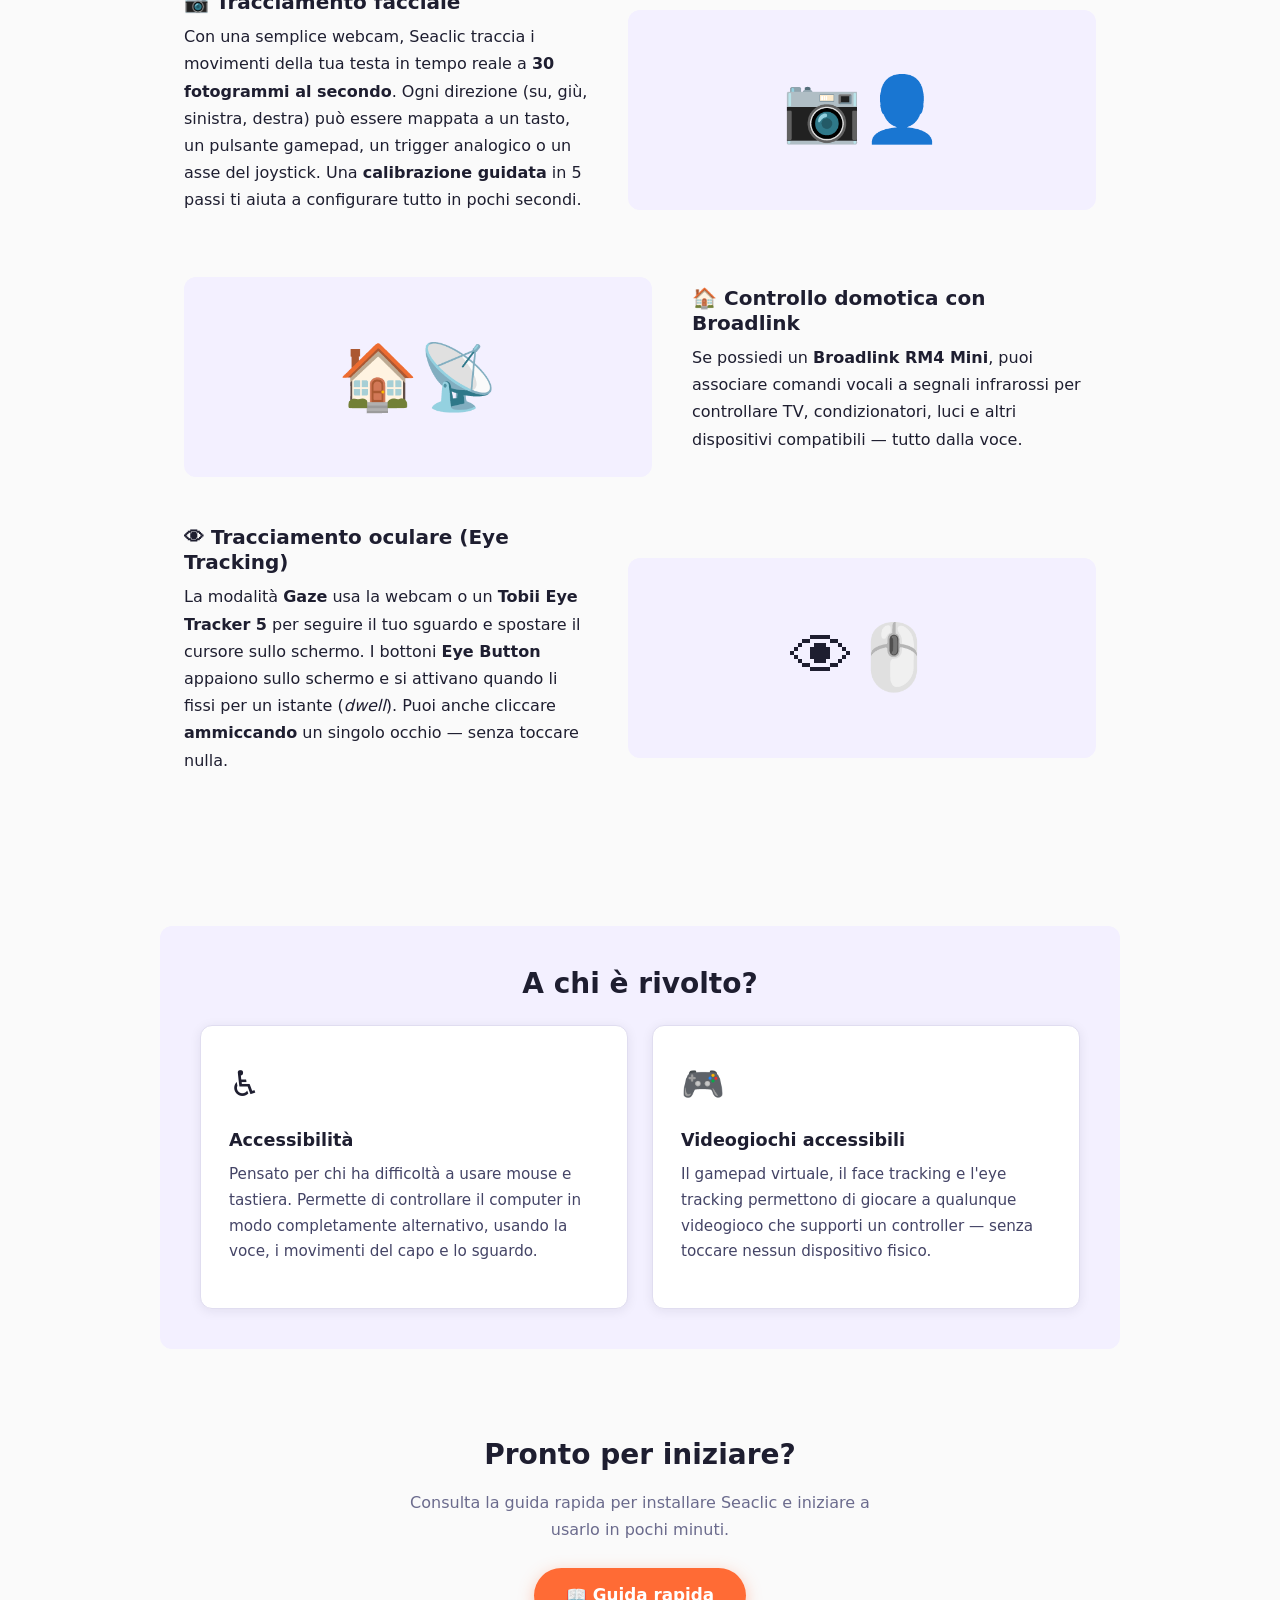
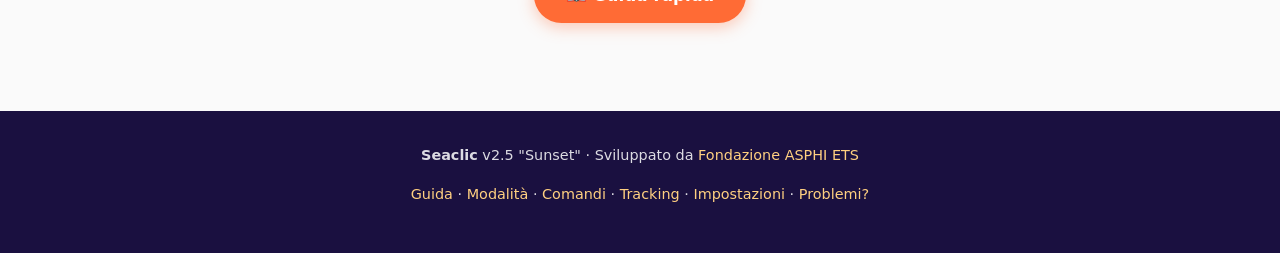
==== commit d2e545c4: "updated pages" ====
--- a/index.html
+++ b/index.html
@@ -4,7 +4,7 @@
   <meta charset="UTF-8">
   <meta name="viewport" content="width=device-width, initial-scale=1.0">
   <title>Seaclic — Controlla il computer con la voce</title>
-  <meta name="description" content="Seaclic è un assistente vocale per l'accessibilità che usa il riconoscimento vocale CapisciAMe di Davide Mulfari: controlla il PC con la voce, cerca elementi sullo schermo, muovi il cursore, usa comandi personalizzati e tracciamento facciale.">
+  <meta name="description" content="Seaclic è un assistente vocale per l'accessibilità che usa il riconoscimento vocale CapisciAMe di Davide Mulfari: controlla il PC con la voce, cerca elementi sullo schermo, muovi il cursore, usa comandi personalizzati, tracciamento facciale e tracciamento oculare (eye tracking).">
   <link rel="stylesheet" href="css/style.css">
 </head>
 <body>
@@ -41,24 +41,25 @@
   </div>
   <h1>🌅 <span>Seaclic</span></h1>
   <p class="hero__sub">
-    Controlla il tuo computer usando solo la <strong>voce</strong> e i <strong>movimenti della testa</strong>.
+    Controlla il tuo computer usando solo la <strong>voce</strong>, i <strong>movimenti della testa</strong>
+    e lo <strong>sguardo</strong>.
     Il riconoscimento vocale supporta l'utilizzo di
     <a href="https://www.maketocare.it/story/capisciame" target="_blank" rel="noopener" style="color:var(--clr-sunset-5)"><strong>CapisciAMe</strong></a>,
     il servizio ideato da <strong>Davide Mulfari</strong> per comprendere il parlato italiano di persone con disartria.
-    Cerca elementi sullo schermo, muovi il cursore, esegui macro personalizzate e gioca ai videogiochi:
-    tutto senza toccare mouse o tastiera.
+    Cerca elementi sullo schermo, muovi il cursore, esegui macro personalizzate, gioca ai videogiochi
+    e controlla il PC con gli occhi — tutto senza toccare mouse o tastiera.
   </p>
   <a class="hero__cta" href="guida.html">📖 Inizia qui — Guida rapida</a>
 </header>
 
 <!-- ═══ LE 4 MODALITÀ ════════════════════════════════════════ -->
 <section class="container section">
-  <h2 class="text-center" style="margin-bottom:1.5rem">Quattro modalità, infinite possibilità</h2>
+  <h2 class="text-center" style="margin-bottom:1.5rem">Cinque modalità, infinite possibilità</h2>
   <p class="text-muted" style="max-width:600px;margin:0 auto 2rem">
-    Seaclic offre quattro modi diversi per interagire col PC. Puoi attivarli tutti insieme o usarli singolarmente, in base alle tue esigenze.
-  </p>
-
-  <div class="cards cards--4">
+    Seaclic offre cinque modi diversi per interagire col PC. Puoi attivarli tutti insieme o usarli singolarmente, in base alle tue esigenze.
+  </p>
+
+  <div class="cards cards--5">
     <div class="card">
       <div class="card__icon">🔍</div>
       <div class="card__title">Trova</div>
@@ -85,6 +86,13 @@
       <div class="card__title">Tracking</div>
       <p class="card__text">
         Muovi la testa davanti alla webcam per controllare il cursore, lo stick di un gamepad virtuale o premere tasti direzionali.
+      </p>
+    </div>
+    <div class="card">
+      <div class="card__icon">👁</div>
+      <div class="card__title">Gaze</div>
+      <p class="card__text">
+        Controlla il mouse con lo sguardo tramite webcam o eye tracker Tobii ET5. Attiva bottoni sullo schermo fissandoli e clicca ammiccando.
       </p>
     </div>
   </div>
@@ -107,7 +115,7 @@
     <div class="step">
       <div class="step__body">
         <h3>Scegli le modalità che ti servono</h3>
-        <p>Attiva una o più modalità: Trova per cliccare sugli elementi, Mouse per muovere il cursore, Comandi per le tue macro, Tracking per i movimenti della testa.</p>
+        <p>Attiva una o più modalità: Trova per cliccare sugli elementi, Mouse per muovere il cursore, Comandi per le tue macro, Tracking per i movimenti della testa, Gaze per controllare col lo sguardo.</p>
       </div>
     </div>
     <div class="step">
@@ -136,6 +144,8 @@
         Grazie alla tecnologia <strong>OCR</strong> (riconoscimento testo) e all'intelligenza artificiale
         <strong>GroundingDINO</strong> (riconoscimento oggetti), Seaclic può trovare qualunque cosa visibile sullo schermo.
         Basta dire il nome di un pulsante, un'icona o un testo e il programma lo individua e ci clicca sopra.
+        In alternativa, puoi usare il backend <strong>Azure Vision</strong> (LLM multimodale cloud)
+        che comprende l'<em>intento</em> dietro le tue parole — ad esempio, dire "chiudi Word" troverà il pulsante ✕.
       </p>
     </div>
     <div class="feature-row__media">🔍🖥️</div>
@@ -174,6 +184,19 @@
       </p>
     </div>
     <div class="feature-row__media">🏠📡</div>
+  </div>
+
+  <div class="feature-row">
+    <div class="feature-row__content">
+      <h3>👁 Tracciamento oculare (Eye Tracking)</h3>
+      <p>
+        La modalità <strong>Gaze</strong> usa la webcam o un <strong>Tobii Eye Tracker 5</strong>
+        per seguire il tuo sguardo e spostare il cursore sullo schermo.
+        I bottoni <strong>Eye Button</strong> appaiono sullo schermo e si attivano quando li fissi per un istante (<em>dwell</em>).
+        Puoi anche cliccare <strong>ammiccando</strong> un singolo occhio — senza toccare nulla.
+      </p>
+    </div>
+    <div class="feature-row__media">👁🖱️</div>
   </div>
 </section>
 
@@ -186,14 +209,14 @@
       <div class="card__title">Accessibilità</div>
       <p class="card__text">
         Pensato per chi ha difficoltà a usare mouse e tastiera. Permette di controllare il computer
-        in modo completamente alternativo, usando la voce e i movimenti del capo.
+        in modo completamente alternativo, usando la voce, i movimenti del capo e lo sguardo.
       </p>
     </div>
     <div class="card">
       <div class="card__icon">🎮</div>
       <div class="card__title">Videogiochi accessibili</div>
       <p class="card__text">
-        Il gamepad virtuale e il face tracking permettono di giocare a qualunque videogioco
+        Il gamepad virtuale, il face tracking e l'eye tracking permettono di giocare a qualunque videogioco
         che supporti un controller — senza toccare nessun dispositivo fisico.
       </p>
     </div>
--- a/css/style.css
+++ b/css/style.css
@@ -157,7 +157,9 @@
 /* ── Cards ─────────────────────────────────────────────────── */
 .cards { display: grid; gap: 1.5rem; }
 .cards--2 { grid-template-columns: repeat(auto-fit, minmax(280px, 1fr)); }
+.cards--3 { grid-template-columns: repeat(auto-fit, minmax(240px, 1fr)); }
 .cards--4 { grid-template-columns: repeat(auto-fit, minmax(200px, 1fr)); }
+.cards--5 { grid-template-columns: repeat(auto-fit, minmax(180px, 1fr)); }
 .card {
   background: var(--clr-surface);
   border: 1px solid var(--clr-border);
